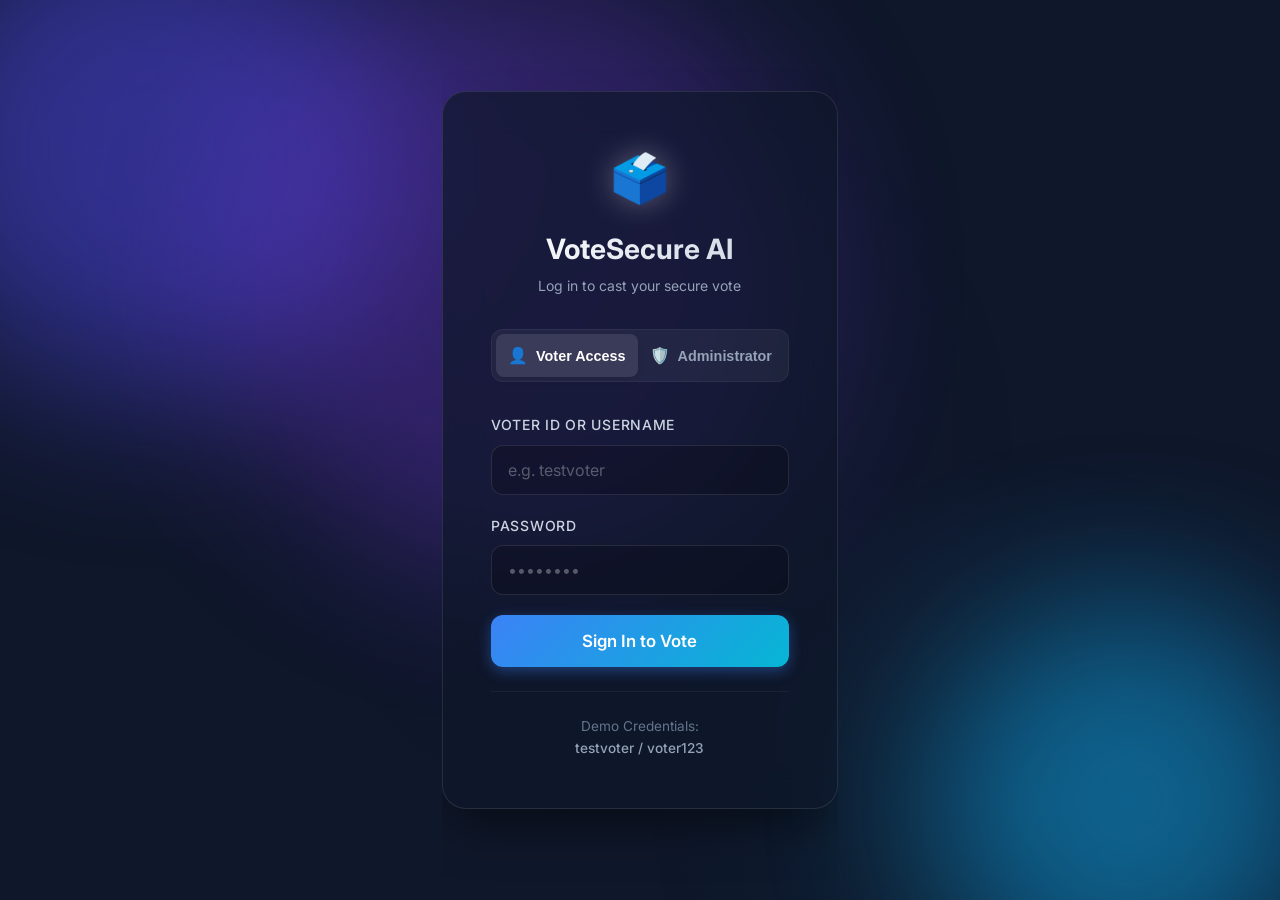
==== static/index.html @ 7913a5ae "feat: complete UI/UX overhaul and update application features" ====
<!DOCTYPE html>
<html lang="en">
<head>
    <meta charset="UTF-8">
    <meta name="viewport" content="width=device-width, initial-scale=1.0">
    <title>VoteSecure AI — Secure Login</title>
    <link rel="stylesheet" href="/static/css/style.css">
    <style>
        body, html {
            margin: 0; padding: 0; min-height: 100vh;
            font-family: 'Inter', system-ui, sans-serif;
            background: #0f172a;
            display: flex;
            justify-content: center;
            align-items: center;
            overflow: hidden;
        }

        /* Abstract Background */
        .bg-shapes {
            position: absolute;
            width: 100%;
            height: 100%;
            overflow: hidden;
            z-index: 0;
            pointer-events: none;
        }
        .shape {
            position: absolute;
            filter: blur(80px);
            border-radius: 50%;
            opacity: 0.5;
            animation: float 20s infinite alternate ease-in-out;
        }
        .shape-1 { width: 500px; height: 500px; background: #4f46e5; top: -100px; left: -100px; }
        .shape-2 { width: 400px; height: 400px; background: #0ea5e9; bottom: -100px; right: -50px; animation-delay: -5s; }
        .shape-3 { width: 600px; height: 600px; background: #7c3aed; top: 30%; left: 40%; transform: translate(-50%, -50%); opacity: 0.3; animation-delay: -10s; }

        @keyframes float {
            0% { transform: translateY(0) scale(1); }
            100% { transform: translateY(-50px) scale(1.1); }
        }

        .auth-card {
            background: rgba(15, 23, 42, 0.7);
            backdrop-filter: blur(20px);
            border: 1px solid rgba(255, 255, 255, 0.1);
            border-radius: 24px;
            padding: 48px;
            width: 100%;
            max-width: 440px;
            box-shadow: 0 25px 50px -12px rgba(0, 0, 0, 0.5);
            z-index: 10;
            color: white;
            transition: all 0.3s ease;
        }

        .logo-container {
            text-align: center;
            margin-bottom: 32px;
        }
        .logo-icon {
            font-size: 3rem;
            margin-bottom: 16px;
            display: inline-block;
            filter: drop-shadow(0 0 15px rgba(255, 255, 255, 0.3));
        }
        .logo-text {
            font-size: 1.75rem;
            font-weight: 700;
            margin: 0;
            background: linear-gradient(135deg, #fff 0%, #cbd5e1 100%);
            -webkit-background-clip: text;
            -webkit-text-fill-color: transparent;
        }
        .logo-sub {
            color: #94a3b8;
            font-size: 0.875rem;
            margin-top: 8px;
        }

        /* Role Switcher */
        .role-switch {
            display: flex;
            background: rgba(255, 255, 255, 0.05);
            border-radius: 12px;
            padding: 4px;
            margin-bottom: 32px;
            border: 1px solid rgba(255, 255, 255, 0.05);
        }
        .role-btn {
            flex: 1;
            padding: 12px;
            border: none;
            background: transparent;
            color: #94a3b8;
            font-weight: 600;
            font-size: 0.9rem;
            border-radius: 8px;
            cursor: pointer;
            transition: all 0.3s;
            display: flex;
            align-items: center;
            justify-content: center;
            gap: 8px;
        }
        .role-btn.active {
            background: rgba(255, 255, 255, 0.1);
            color: white;
            box-shadow: 0 4px 6px -1px rgba(0, 0, 0, 0.1);
        }
        .role-btn:not(.active):hover {
            color: #e2e8f0;
        }

        /* Forms */
        .form-group {
            margin-bottom: 20px;
        }
        .form-label {
            display: block;
            margin-bottom: 8px;
            font-weight: 500;
            font-size: 0.875rem;
            color: #cbd5e1;
        }
        .form-control {
            width: 100%;
            padding: 14px 16px;
            border-radius: 12px;
            border: 1px solid rgba(255, 255, 255, 0.1);
            background: rgba(0, 0, 0, 0.2);
            color: white;
            font-size: 1rem;
            transition: all 0.2s;
            box-sizing: border-box;
            font-family: inherit;
        }
        .form-control:focus {
            outline: none;
            border-color: #6366f1;
            background: rgba(0, 0, 0, 0.4);
            box-shadow: 0 0 0 3px rgba(99, 102, 241, 0.2);
        }
        .form-control::placeholder {
            color: rgba(255, 255, 255, 0.3);
        }

        .btn-submit {
            width: 100%;
            padding: 16px;
            border: none;
            border-radius: 12px;
            font-size: 1.05rem;
            font-weight: 600;
            cursor: pointer;
            transition: all 0.3s cubic-bezier(0.4, 0, 0.2, 1);
            margin-top: 12px;
            font-family: inherit;
            display: flex;
            align-items: center;
            justify-content: center;
            gap: 8px;
        }
        
        .btn-voter-theme {
            background: linear-gradient(135deg, #3b82f6 0%, #06b6d4 100%);
            color: white;
            box-shadow: 0 4px 14px 0 rgba(59, 130, 246, 0.39);
        }
        .btn-admin-theme {
            background: linear-gradient(135deg, #6366f1 0%, #8b5cf6 100%);
            color: white;
            box-shadow: 0 4px 14px 0 rgba(99, 102, 241, 0.39);
        }

        .btn-submit:hover { transform: translateY(-2px); filter: brightness(110%); }
        .btn-submit:active { transform: translateY(0); }

        .demo-creds {
            text-align: center;
            margin-top: 24px;
            font-size: 0.85rem;
            color: #64748b;
            padding-top: 24px;
            border-top: 1px solid rgba(255,255,255,0.05);
        }

        /* Toast logic */
        #toast-container { position: fixed; top: 20px; right: 20px; z-index: 9999; display: flex; flex-direction: column; gap: 10px; }
        .toast { padding: 16px 24px; border-radius: 12px; color: white; font-weight: 600; animation: slideInRight 0.4s cubic-bezier(0.175, 0.885, 0.32, 1.275) forwards; box-shadow: 0 10px 25px -5px rgba(0,0,0,0.2); }
        .toast.success { background: #10b981; }
        .toast.error { background: #ef4444; }
        @keyframes slideInRight { from { transform: translateX(120%); opacity: 0; } to { transform: translateX(0); opacity: 1; } }
        
        @keyframes shake {
            0%, 100% { transform: translateX(0); }
            20%, 60% { transform: translateX(-5px); }
            40%, 80% { transform: translateX(5px); }
        }
        .shake { animation: shake 0.4s; }
        
        /* Spinner */
        @keyframes spin { to { transform: rotate(360deg); } }
        .spinner-icon {
            display: inline-block;
            width: 18px;
            height: 18px;
            border: 2px solid rgba(255,255,255,0.3);
            border-top-color: white;
            border-radius: 50%;
            animation: spin 1s linear infinite;
        }

        .hidden { display: none !important; }
    </style>
</head>
<body>
    <div class="bg-shapes">
        <div class="shape shape-1"></div>
        <div class="shape shape-2"></div>
        <div class="shape shape-3"></div>
    </div>

    <div id="toast-container"></div>

    <div class="auth-card" id="mainCard">
        <div class="logo-container">
            <div class="logo-icon" id="headerIcon">🗳️</div>
            <h1 class="logo-text">VoteSecure AI</h1>
            <p class="logo-sub" id="headerSub">Log in to cast your secure vote</p>
        </div>

        <div class="role-switch">
            <button class="role-btn active" id="btnRoleVoter" onclick="switchRole('voter')">
                <span style="font-size: 1.1em;">👤</span> Voter Access
            </button>
            <button class="role-btn" id="btnRoleAdmin" onclick="switchRole('admin')">
                <span style="font-size: 1.1em;">🛡️</span> Administrator
            </button>
        </div>

        <form id="authForm" onsubmit="handleLogin(event)">
            <input type="hidden" id="currentRole" value="voter">
            
            <div class="form-group">
                <label class="form-label" id="usernameLabel">Voter ID or Username</label>
                <input type="text" class="form-control" id="loginUsername" placeholder="e.g. testvoter" required autocomplete="username">
            </div>
            <div class="form-group">
                <label class="form-label">Password</label>
                <input type="password" class="form-control" id="loginPassword" placeholder="••••••••" required autocomplete="current-password">
            </div>
            
            <button type="submit" class="btn-submit btn-voter-theme" id="submitBtn">
                Sign In to Vote
            </button>

            <div class="demo-creds" id="demoText">
                Demo Credentials:<br><span style="color:#94a3b8; font-weight:500;">testvoter / voter123</span>
            </div>
        </form>
    </div>

    <script src="/static/js/api.js"></script>
    <script>
        // Check active sessions
        if (api.isLoggedIn()) {
            window.location.href = api.isAdmin() ? '/admin' : '/voter';
        }

        function createToast(msg, type) {
            const container = document.getElementById('toast-container');
            const toast = document.createElement('div');
            toast.className = `toast ${type}`;
            toast.textContent = msg;
            container.appendChild(toast);
            setTimeout(() => { 
                toast.style.transform = 'translateX(120%)';
                toast.style.opacity = '0';
                setTimeout(() => toast.remove(), 400); 
            }, 3000);
        }

        function switchRole(role) {
            document.getElementById('currentRole').value = role;
            
            // Update Buttons
            document.getElementById('btnRoleVoter').classList.toggle('active', role === 'voter');
            document.getElementById('btnRoleAdmin').classList.toggle('active', role === 'admin');
            
            // Update UI Details
            const submitBtn = document.getElementById('submitBtn');
            const icon = document.getElementById('headerIcon');
            const sub = document.getElementById('headerSub');
            const userLabel = document.getElementById('usernameLabel');
            const demoText = document.getElementById('demoText');
            
            // Clear inputs securely
            document.getElementById('loginUsername').value = '';
            document.getElementById('loginPassword').value = '';
            
            if (role === 'admin') {
                submitBtn.className = 'btn-submit btn-admin-theme';
                submitBtn.innerHTML = 'Access Admin Dashboard';
                icon.innerHTML = '🛡️';
                sub.innerHTML = 'System administration portal';
                userLabel.innerHTML = 'Admin Username';
                document.getElementById('loginUsername').placeholder = 'e.g. admin';
                demoText.innerHTML = 'Demo Credentials:<br><span style="color:#94a3b8; font-weight:500;">admin / admin123</span>';
            } else {
                submitBtn.className = 'btn-submit btn-voter-theme';
                submitBtn.innerHTML = 'Sign In to Vote';
                icon.innerHTML = '🗳️';
                sub.innerHTML = 'Log in to cast your secure vote';
                userLabel.innerHTML = 'Voter ID or Username';
                document.getElementById('loginUsername').placeholder = 'e.g. testvoter';
                demoText.innerHTML = 'Demo Credentials:<br><span style="color:#94a3b8; font-weight:500;">testvoter / voter123</span>';
            }
        }

        async function handleLogin(e) {
            e.preventDefault();
            const btn = document.getElementById('submitBtn');
            const role = document.getElementById('currentRole').value;
            const originalText = btn.innerHTML;
            
            btn.innerHTML = '<span class="spinner-icon"></span> Authenticating...';
            btn.disabled = true;

            const usernameField = document.getElementById('loginUsername').value;
            const passwordField = document.getElementById('loginPassword').value;

            try {
                const data = await api.login(usernameField, passwordField);
                
                // Extra security check (optional, matching role to intent)
                if (role === 'admin' && data.user.role !== 'admin') {
                    throw { error: "Access Denied: You do not have administrator privileges." };
                }

                createToast(`Welcome, ${data.user.full_name}!`, 'success');
                
                // Transition effect
                document.getElementById('mainCard').style.transform = 'scale(0.95)';
                document.getElementById('mainCard').style.opacity = '0';
                
                setTimeout(() => {
                    window.location.href = data.user.role === 'admin' ? '/admin' : '/voter';
                }, 600);
            } catch (err) {
                createToast(err.error || 'Authentication failed. Please check your credentials.', 'error');
                btn.innerHTML = originalText;
                btn.disabled = false;
                
                // Shake effect
                const card = document.getElementById('mainCard');
                card.classList.add('shake');
                setTimeout(() => card.classList.remove('shake'), 400);
            }
        }
    </script>
</body>
</html>
---- static/css/style.css ----
/* =============================================
   VoteSecure AI - Design System & Global Styles
   ============================================= */

@import url('https://fonts.googleapis.com/css2?family=Inter:wght@300;400;500;600;700;800;900&family=JetBrains+Mono:wght@400;500&display=swap');

/* ---- CSS Variables / Design Tokens ---- */
:root {
    /* Primary Palette - Deep Indigo to Electric Violet */
    --primary-50: #eef2ff;
    --primary-100: #e0e7ff;
    --primary-200: #c7d2fe;
    --primary-300: #a5b4fc;
    --primary-400: #818cf8;
    --primary-500: #6366f1;
    --primary-600: #4f46e5;
    --primary-700: #4338ca;
    --primary-800: #3730a3;
    --primary-900: #312e81;

    /* Accent - Cyan / Teal */
    --accent-400: #22d3ee;
    --accent-500: #06b6d4;
    --accent-600: #0891b2;

    /* Success */
    --success-400: #4ade80;
    --success-500: #22c55e;
    --success-600: #16a34a;

    /* Warning */
    --warning-400: #fbbf24;
    --warning-500: #f59e0b;
    --warning-600: #d97706;

    /* Danger */
    --danger-400: #f87171;
    --danger-500: #ef4444;
    --danger-600: #dc2626;

    /* Neutral (Dark Mode) */
    --bg-primary: #0a0e1a;
    --bg-secondary: #111827;
    --bg-card: #1e2436;
    --bg-card-hover: #252d41;
    --bg-input: #1a2035;
    --border-color: rgba(99, 102, 241, 0.15);
    --border-color-hover: rgba(99, 102, 241, 0.35);
    --text-primary: #f1f5f9;
    --text-secondary: #94a3b8;
    --text-muted: #64748b;
    --text-accent: #818cf8;

    /* Glass Effect */
    --glass-bg: rgba(30, 36, 54, 0.7);
    --glass-border: rgba(99, 102, 241, 0.12);
    --glass-shadow: 0 8px 32px rgba(0, 0, 0, 0.3);

    /* Gradients */
    --gradient-primary: linear-gradient(135deg, #6366f1 0%, #8b5cf6 50%, #06b6d4 100%);
    --gradient-dark: linear-gradient(135deg, #0a0e1a 0%, #1e2436 100%);
    --gradient-card: linear-gradient(145deg, rgba(30, 36, 54, 0.9), rgba(17, 24, 39, 0.9));
    --gradient-glow: linear-gradient(135deg, rgba(99, 102, 241, 0.2), rgba(6, 182, 212, 0.1));

    /* Shadows */
    --shadow-sm: 0 1px 3px rgba(0, 0, 0, 0.3);
    --shadow-md: 0 4px 12px rgba(0, 0, 0, 0.4);
    --shadow-lg: 0 10px 40px rgba(0, 0, 0, 0.5);
    --shadow-glow: 0 0 30px rgba(99, 102, 241, 0.15);
    --shadow-glow-lg: 0 0 60px rgba(99, 102, 241, 0.2);

    /* Typography */
    --font-sans: 'Inter', -apple-system, BlinkMacSystemFont, sans-serif;
    --font-mono: 'JetBrains Mono', monospace;

    /* Spacing */
    --radius-sm: 8px;
    --radius-md: 12px;
    --radius-lg: 16px;
    --radius-xl: 24px;
    --radius-full: 9999px;

    /* Transitions */
    --transition-fast: 150ms cubic-bezier(0.4, 0, 0.2, 1);
    --transition-base: 250ms cubic-bezier(0.4, 0, 0.2, 1);
    --transition-slow: 400ms cubic-bezier(0.4, 0, 0.2, 1);
}

/* ---- Reset & Base ---- */
*,
*::before,
*::after {
    margin: 0;
    padding: 0;
    box-sizing: border-box;
}

html {
    font-size: 16px;
    -webkit-font-smoothing: antialiased;
    -moz-osx-font-smoothing: grayscale;
    scroll-behavior: smooth;
}

body {
    font-family: var(--font-sans);
    background: var(--bg-primary);
    color: var(--text-primary);
    line-height: 1.6;
    min-height: 100vh;
    overflow-x: hidden;
}

/* Animated background */
body::before {
    content: '';
    position: fixed;
    top: 0;
    left: 0;
    width: 100%;
    height: 100%;
    background:
        radial-gradient(ellipse 80% 60% at 20% 10%, rgba(99, 102, 241, 0.08) 0%, transparent 50%),
        radial-gradient(ellipse 60% 80% at 80% 90%, rgba(6, 182, 212, 0.06) 0%, transparent 50%),
        radial-gradient(circle at 50% 50%, rgba(139, 92, 246, 0.04) 0%, transparent 50%);
    pointer-events: none;
    z-index: 0;
}

a {
    color: var(--text-accent);
    text-decoration: none;
    transition: color var(--transition-fast);
}
a:hover {
    color: var(--primary-400);
}

h1, h2, h3, h4, h5, h6 {
    font-weight: 700;
    line-height: 1.2;
    color: var(--text-primary);
}

/* ---- Layout ---- */
.app-container {
    position: relative;
    z-index: 1;
    max-width: 1400px;
    margin: 0 auto;
    padding: 0 24px;
}

.page-header {
    padding: 32px 0 24px;
    display: flex;
    align-items: center;
    justify-content: space-between;
    flex-wrap: wrap;
    gap: 16px;
}

.page-title {
    font-size: 2rem;
    font-weight: 800;
    background: var(--gradient-primary);
    -webkit-background-clip: text;
    -webkit-text-fill-color: transparent;
    background-clip: text;
    letter-spacing: -0.02em;
}

.page-subtitle {
    color: var(--text-secondary);
    font-size: 1rem;
    font-weight: 400;
    margin-top: 4px;
}

.grid-2 {
    display: grid;
    grid-template-columns: repeat(2, 1fr);
    gap: 24px;
}

.grid-3 {
    display: grid;
    grid-template-columns: repeat(3, 1fr);
    gap: 24px;
}

.grid-4 {
    display: grid;
    grid-template-columns: repeat(4, 1fr);
    gap: 20px;
}

@media (max-width: 1024px) {
    .grid-4 { grid-template-columns: repeat(2, 1fr); }
    .grid-3 { grid-template-columns: repeat(2, 1fr); }
}

@media (max-width: 768px) {
    .grid-4, .grid-3, .grid-2 { grid-template-columns: 1fr; }
    .page-title { font-size: 1.5rem; }
}

/* ---- Navigation Bar ---- */
.navbar {
    background: var(--glass-bg);
    backdrop-filter: blur(20px);
    -webkit-backdrop-filter: blur(20px);
    border-bottom: 1px solid var(--glass-border);
    padding: 0 24px;
    position: sticky;
    top: 0;
    z-index: 1000;
    box-shadow: var(--shadow-md);
}

.navbar-inner {
    max-width: 1400px;
    margin: 0 auto;
    display: flex;
    align-items: center;
    justify-content: space-between;
    height: 64px;
}

.navbar-brand {
    display: flex;
    align-items: center;
    gap: 12px;
    font-size: 1.25rem;
    font-weight: 800;
    color: var(--text-primary);
    letter-spacing: -0.02em;
}

.navbar-brand .brand-icon {
    width: 36px;
    height: 36px;
    background: var(--gradient-primary);
    border-radius: var(--radius-sm);
    display: flex;
    align-items: center;
    justify-content: center;
    font-size: 1.1rem;
    color: white;
    box-shadow: 0 4px 15px rgba(99, 102, 241, 0.3);
}

.navbar-nav {
    display: flex;
    align-items: center;
    gap: 8px;
    list-style: none;
}

.navbar-nav a {
    padding: 8px 16px;
    border-radius: var(--radius-sm);
    font-size: 0.875rem;
    font-weight: 500;
    color: var(--text-secondary);
    transition: all var(--transition-fast);
    position: relative;
}

.navbar-nav a:hover,
.navbar-nav a.active {
    color: var(--text-primary);
    background: rgba(99, 102, 241, 0.1);
}

.navbar-nav a.active::after {
    content: '';
    position: absolute;
    bottom: -2px;
    left: 50%;
    transform: translateX(-50%);
    width: 20px;
    height: 2px;
    background: var(--primary-500);
    border-radius: 1px;
}

.navbar-actions {
    display: flex;
    align-items: center;
    gap: 12px;
}

.user-badge {
    display: flex;
    align-items: center;
    gap: 8px;
    padding: 6px 14px;
    background: rgba(99, 102, 241, 0.1);
    border: 1px solid var(--border-color);
    border-radius: var(--radius-full);
    font-size: 0.8125rem;
    font-weight: 500;
    color: var(--text-accent);
}

.user-badge .avatar {
    width: 24px;
    height: 24px;
    border-radius: 50%;
    background: var(--gradient-primary);
    display: flex;
    align-items: center;
    justify-content: center;
    font-size: 0.6875rem;
    font-weight: 700;
    color: white;
}

/* ---- Cards ---- */
.card {
    background: var(--gradient-card);
    backdrop-filter: blur(10px);
    border: 1px solid var(--border-color);
    border-radius: var(--radius-lg);
    padding: 24px;
    transition: all var(--transition-base);
    position: relative;
    overflow: hidden;
}

.card::before {
    content: '';
    position: absolute;
    top: 0;
    left: 0;
    right: 0;
    height: 1px;
    background: linear-gradient(90deg, transparent, rgba(99, 102, 241, 0.3), transparent);
    opacity: 0;
    transition: opacity var(--transition-base);
}

.card:hover {
    border-color: var(--border-color-hover);
    box-shadow: var(--shadow-glow);
    transform: translateY(-2px);
}

.card:hover::before {
    opacity: 1;
}

.card-header {
    display: flex;
    align-items: center;
    justify-content: space-between;
    margin-bottom: 20px;
    padding-bottom: 16px;
    border-bottom: 1px solid var(--border-color);
}

.card-title {
    font-size: 1.125rem;
    font-weight: 700;
    color: var(--text-primary);
}

.card-body {
    position: relative;
}

/* Stat Cards */
.stat-card {
    padding: 24px;
    position: relative;
    overflow: hidden;
}

.stat-card .stat-icon {
    width: 48px;
    height: 48px;
    border-radius: var(--radius-md);
    display: flex;
    align-items: center;
    justify-content: center;
    font-size: 1.25rem;
    margin-bottom: 16px;
    position: relative;
    z-index: 1;
}

.stat-card .stat-icon.primary {
    background: rgba(99, 102, 241, 0.15);
    color: var(--primary-400);
    box-shadow: 0 0 20px rgba(99, 102, 241, 0.1);
}

.stat-card .stat-icon.success {
    background: rgba(34, 197, 94, 0.15);
    color: var(--success-400);
    box-shadow: 0 0 20px rgba(34, 197, 94, 0.1);
}

.stat-card .stat-icon.warning {
    background: rgba(245, 158, 11, 0.15);
    color: var(--warning-400);
    box-shadow: 0 0 20px rgba(245, 158, 11, 0.1);
}

.stat-card .stat-icon.danger {
    background: rgba(239, 68, 68, 0.15);
    color: var(--danger-400);
    box-shadow: 0 0 20px rgba(239, 68, 68, 0.1);
}

.stat-card .stat-icon.accent {
    background: rgba(6, 182, 212, 0.15);
    color: var(--accent-400);
    box-shadow: 0 0 20px rgba(6, 182, 212, 0.1);
}

.stat-card .stat-value {
    font-size: 2rem;
    font-weight: 800;
    color: var(--text-primary);
    letter-spacing: -0.02em;
    line-height: 1;
    margin-bottom: 4px;
}

.stat-card .stat-label {
    font-size: 0.8125rem;
    color: var(--text-secondary);
    font-weight: 500;
    text-transform: uppercase;
    letter-spacing: 0.05em;
}

.stat-card .stat-glow {
    position: absolute;
    top: -20px;
    right: -20px;
    width: 100px;
    height: 100px;
    border-radius: 50%;
    opacity: 0.08;
    filter: blur(30px);
}

.stat-glow.primary { background: var(--primary-500); }
.stat-glow.success { background: var(--success-500); }
.stat-glow.warning { background: var(--warning-500); }
.stat-glow.danger { background: var(--danger-500); }
.stat-glow.accent { background: var(--accent-500); }

/* ---- Buttons ---- */
.btn {
    display: inline-flex;
    align-items: center;
    justify-content: center;
    gap: 8px;
    padding: 10px 20px;
    border-radius: var(--radius-sm);
    font-family: var(--font-sans);
    font-size: 0.875rem;
    font-weight: 600;
    border: none;
    cursor: pointer;
    transition: all var(--transition-fast);
    position: relative;
    overflow: hidden;
    white-space: nowrap;
    text-decoration: none;
}

.btn::after {
    content: '';
    position: absolute;
    inset: 0;
    background: rgba(255, 255, 255, 0);
    transition: background var(--transition-fast);
}

.btn:hover::after {
    background: rgba(255, 255, 255, 0.05);
}

.btn:active {
    transform: scale(0.97);
}

.btn-primary {
    background: var(--gradient-primary);
    color: white;
    box-shadow: 0 4px 15px rgba(99, 102, 241, 0.3);
}

.btn-primary:hover {
    box-shadow: 0 6px 25px rgba(99, 102, 241, 0.45);
    transform: translateY(-1px);
}

.btn-secondary {
    background: var(--bg-card);
    color: var(--text-primary);
    border: 1px solid var(--border-color);
}

.btn-secondary:hover {
    border-color: var(--border-color-hover);
    background: var(--bg-card-hover);
}

.btn-success {
    background: linear-gradient(135deg, var(--success-600), var(--success-500));
    color: white;
    box-shadow: 0 4px 15px rgba(34, 197, 94, 0.25);
}

.btn-danger {
    background: linear-gradient(135deg, var(--danger-600), var(--danger-500));
    color: white;
    box-shadow: 0 4px 15px rgba(239, 68, 68, 0.25);
}

.btn-warning {
    background: linear-gradient(135deg, var(--warning-600), var(--warning-500));
    color: white;
}

.btn-ghost {
    background: transparent;
    color: var(--text-secondary);
    border: 1px solid transparent;
}

.btn-ghost:hover {
    color: var(--text-primary);
    background: rgba(255, 255, 255, 0.03);
    border-color: var(--border-color);
}

.btn-sm {
    padding: 6px 14px;
    font-size: 0.75rem;
}

.btn-lg {
    padding: 14px 28px;
    font-size: 1rem;
}

.btn-icon {
    width: 40px;
    height: 40px;
    padding: 0;
    border-radius: var(--radius-sm);
}

.btn-icon.sm {
    width: 32px;
    height: 32px;
}

/* ---- Forms ---- */
.form-group {
    margin-bottom: 20px;
}

.form-label {
    display: block;
    font-size: 0.8125rem;
    font-weight: 600;
    color: var(--text-secondary);
    margin-bottom: 8px;
    text-transform: uppercase;
    letter-spacing: 0.05em;
}

.form-control {
    width: 100%;
    padding: 12px 16px;
    background: var(--bg-input);
    border: 1px solid var(--border-color);
    border-radius: var(--radius-sm);
    font-family: var(--font-sans);
    font-size: 0.9375rem;
    color: var(--text-primary);
    transition: all var(--transition-fast);
    outline: none;
}

.form-control::placeholder {
    color: var(--text-muted);
}

.form-control:focus {
    border-color: var(--primary-500);
    box-shadow: 0 0 0 3px rgba(99, 102, 241, 0.15);
}

.form-control:hover:not(:focus) {
    border-color: var(--border-color-hover);
}

textarea.form-control {
    resize: vertical;
    min-height: 100px;
}

select.form-control {
    appearance: none;
    background-image: url("data:image/svg+xml,%3Csvg xmlns='http://www.w3.org/2000/svg' width='12' height='12' fill='%2394a3b8' viewBox='0 0 16 16'%3E%3Cpath d='M8 11L3 6h10l-5 5z'/%3E%3C/svg%3E");
    background-repeat: no-repeat;
    background-position: right 12px center;
    padding-right: 36px;
}

.form-file-input {
    position: relative;
    display: flex;
    align-items: center;
    gap: 12px;
    padding: 20px;
    background: var(--bg-input);
    border: 2px dashed var(--border-color);
    border-radius: var(--radius-md);
    cursor: pointer;
    transition: all var(--transition-fast);
}

.form-file-input:hover {
    border-color: var(--primary-500);
    background: rgba(99, 102, 241, 0.05);
}

.form-file-input input[type="file"] {
    position: absolute;
    inset: 0;
    opacity: 0;
    cursor: pointer;
}

.form-file-input .file-icon {
    font-size: 2rem;
    color: var(--text-muted);
}

.form-file-input .file-text {
    font-size: 0.875rem;
    color: var(--text-secondary);
}

.form-file-input .file-text strong {
    color: var(--text-accent);
}

.form-hint {
    font-size: 0.75rem;
    color: var(--text-muted);
    margin-top: 6px;
}

/* ---- Tables ---- */
.table-container {
    overflow-x: auto;
    border-radius: var(--radius-lg);
    border: 1px solid var(--border-color);
}

.data-table {
    width: 100%;
    border-collapse: collapse;
}

.data-table thead {
    background: rgba(99, 102, 241, 0.08);
}

.data-table th {
    padding: 14px 16px;
    text-align: left;
    font-size: 0.75rem;
    font-weight: 700;
    color: var(--text-secondary);
    text-transform: uppercase;
    letter-spacing: 0.08em;
    border-bottom: 1px solid var(--border-color);
    white-space: nowrap;
}

.data-table td {
    padding: 14px 16px;
    font-size: 0.875rem;
    color: var(--text-primary);
    border-bottom: 1px solid var(--border-color);
}

.data-table tbody tr {
    transition: background var(--transition-fast);
}

.data-table tbody tr:hover {
    background: rgba(99, 102, 241, 0.04);
}

.data-table tbody tr:last-child td {
    border-bottom: none;
}

/* ---- Badges ---- */
.badge {
    display: inline-flex;
    align-items: center;
    gap: 4px;
    padding: 4px 10px;
    border-radius: var(--radius-full);
    font-size: 0.6875rem;
    font-weight: 600;
    text-transform: uppercase;
    letter-spacing: 0.05em;
}

.badge-success {
    background: rgba(34, 197, 94, 0.15);
    color: var(--success-400);
    border: 1px solid rgba(34, 197, 94, 0.2);
}

.badge-warning {
    background: rgba(245, 158, 11, 0.15);
    color: var(--warning-400);
    border: 1px solid rgba(245, 158, 11, 0.2);
}

.badge-danger {
    background: rgba(239, 68, 68, 0.15);
    color: var(--danger-400);
    border: 1px solid rgba(239, 68, 68, 0.2);
}

.badge-primary {
    background: rgba(99, 102, 241, 0.15);
    color: var(--primary-400);
    border: 1px solid rgba(99, 102, 241, 0.2);
}

.badge-neutral {
    background: rgba(148, 163, 184, 0.1);
    color: var(--text-secondary);
    border: 1px solid rgba(148, 163, 184, 0.15);
}

/* ---- Modals ---- */
.modal-overlay {
    position: fixed;
    inset: 0;
    background: rgba(0, 0, 0, 0.7);
    backdrop-filter: blur(8px);
    display: flex;
    align-items: center;
    justify-content: center;
    z-index: 9999;
    opacity: 0;
    visibility: hidden;
    transition: all var(--transition-base);
    padding: 24px;
}

.modal-overlay.active {
    opacity: 1;
    visibility: visible;
}

.modal {
    background: var(--bg-card);
    border: 1px solid var(--border-color);
    border-radius: var(--radius-xl);
    width: 100%;
    max-width: 560px;
    max-height: 85vh;
    overflow-y: auto;
    transform: scale(0.9) translateY(20px);
    transition: transform var(--transition-base);
    box-shadow: var(--shadow-lg);
}

.modal-overlay.active .modal {
    transform: scale(1) translateY(0);
}

.modal-header {
    padding: 24px 28px;
    display: flex;
    align-items: center;
    justify-content: space-between;
    border-bottom: 1px solid var(--border-color);
}

.modal-title {
    font-size: 1.25rem;
    font-weight: 700;
}

.modal-close {
    background: none;
    border: none;
    color: var(--text-muted);
    font-size: 1.5rem;
    cursor: pointer;
    padding: 4px;
    border-radius: var(--radius-sm);
    transition: all var(--transition-fast);
    line-height: 1;
}

.modal-close:hover {
    color: var(--text-primary);
    background: rgba(255, 255, 255, 0.05);
}

.modal-body {
    padding: 28px;
}

.modal-footer {
    padding: 16px 28px 24px;
    display: flex;
    justify-content: flex-end;
    gap: 12px;
}

/* ---- Alerts / Toast ---- */
.toast-container {
    position: fixed;
    top: 80px;
    right: 24px;
    z-index: 10000;
    display: flex;
    flex-direction: column;
    gap: 8px;
}

.toast {
    display: flex;
    align-items: center;
    gap: 12px;
    padding: 14px 20px;
    border-radius: var(--radius-md);
    font-size: 0.875rem;
    font-weight: 500;
    animation: slideInRight 0.4s ease, fadeOut 0.4s ease 4s forwards;
    box-shadow: var(--shadow-lg);
    max-width: 400px;
    backdrop-filter: blur(10px);
}

.toast-success {
    background: rgba(34, 197, 94, 0.15);
    border: 1px solid rgba(34, 197, 94, 0.3);
    color: var(--success-400);
}

.toast-error {
    background: rgba(239, 68, 68, 0.15);
    border: 1px solid rgba(239, 68, 68, 0.3);
    color: var(--danger-400);
}

.toast-info {
    background: rgba(99, 102, 241, 0.15);
    border: 1px solid rgba(99, 102, 241, 0.3);
    color: var(--primary-400);
}

.toast-warning {
    background: rgba(245, 158, 11, 0.15);
    border: 1px solid rgba(245, 158, 11, 0.3);
    color: var(--warning-400);
}

/* ---- Loading / Spinner ---- */
.spinner {
    display: inline-block;
    width: 20px;
    height: 20px;
    border: 2px solid rgba(99, 102, 241, 0.2);
    border-top-color: var(--primary-500);
    border-radius: 50%;
    animation: spin 0.6s linear infinite;
}

.spinner-lg {
    width: 40px;
    height: 40px;
    border-width: 3px;
}

.loading-overlay {
    position: fixed;
    inset: 0;
    background: rgba(10, 14, 26, 0.85);
    display: flex;
    flex-direction: column;
    align-items: center;
    justify-content: center;
    z-index: 9998;
    gap: 16px;
}

.loading-overlay .loading-text {
    color: var(--text-secondary);
    font-size: 0.875rem;
    font-weight: 500;
}

/* ---- Tabs ---- */
.tabs {
    display: flex;
    gap: 4px;
    background: var(--bg-secondary);
    padding: 4px;
    border-radius: var(--radius-md);
    margin-bottom: 24px;
    border: 1px solid var(--border-color);
    overflow-x: auto;
}

.tab {
    padding: 10px 20px;
    border-radius: var(--radius-sm);
    font-size: 0.8125rem;
    font-weight: 600;
    color: var(--text-secondary);
    cursor: pointer;
    transition: all var(--transition-fast);
    white-space: nowrap;
    border: none;
    background: none;
    font-family: var(--font-sans);
}

.tab:hover {
    color: var(--text-primary);
    background: rgba(99, 102, 241, 0.08);
}

.tab.active {
    color: white;
    background: var(--primary-600);
    box-shadow: 0 2px 8px rgba(99, 102, 241, 0.3);
}

.tab-content {
    display: none;
}

.tab-content.active {
    display: block;
    animation: fadeIn 0.3s ease;
}

/* ---- Progress Bar ---- */
.progress-bar {
    height: 8px;
    background: var(--bg-secondary);
    border-radius: var(--radius-full);
    overflow: hidden;
    position: relative;
}

.progress-fill {
    height: 100%;
    border-radius: var(--radius-full);
    transition: width 1s cubic-bezier(0.4, 0, 0.2, 1);
    position: relative;
    overflow: hidden;
}

.progress-fill::after {
    content: '';
    position: absolute;
    inset: 0;
    background: linear-gradient(90deg, transparent, rgba(255,255,255,0.2), transparent);
    animation: shimmer 2s infinite;
}

.progress-fill.primary { background: var(--gradient-primary); }
.progress-fill.success { background: linear-gradient(90deg, var(--success-600), var(--success-400)); }
.progress-fill.warning { background: linear-gradient(90deg, var(--warning-600), var(--warning-400)); }
.progress-fill.danger { background: linear-gradient(90deg, var(--danger-600), var(--danger-400)); }

/* ---- Candidate Card ---- */
.candidate-card {
    text-align: center;
    padding: 32px 24px;
    cursor: pointer;
    transition: all var(--transition-base);
}

.candidate-card:hover {
    transform: translateY(-4px);
    box-shadow: var(--shadow-glow-lg);
}

.candidate-card.selected {
    border-color: var(--primary-500);
    background: rgba(99, 102, 241, 0.08);
    box-shadow: 0 0 0 2px var(--primary-500), var(--shadow-glow);
}

.candidate-card .candidate-img {
    width: 80px;
    height: 80px;
    border-radius: 50%;
    object-fit: cover;
    margin: 0 auto 16px;
    border: 3px solid var(--border-color);
    transition: border-color var(--transition-fast);
}

.candidate-card.selected .candidate-img {
    border-color: var(--primary-500);
}

.candidate-card .candidate-name {
    font-size: 1.125rem;
    font-weight: 700;
    margin-bottom: 4px;
}

.candidate-card .candidate-party {
    font-size: 0.8125rem;
    color: var(--text-secondary);
}

.candidate-card .vote-check {
    width: 28px;
    height: 28px;
    border: 2px solid var(--border-color);
    border-radius: 50%;
    display: flex;
    align-items: center;
    justify-content: center;
    margin: 16px auto 0;
    transition: all var(--transition-fast);
    color: transparent;
    font-size: 0.875rem;
}

.candidate-card.selected .vote-check {
    border-color: var(--primary-500);
    background: var(--primary-500);
    color: white;
}

/* ---- Result Bar ---- */
.result-item {
    margin-bottom: 24px;
}

.result-header {
    display: flex;
    align-items: center;
    justify-content: space-between;
    margin-bottom: 8px;
}

.result-name {
    font-weight: 600;
    font-size: 1rem;
}

.result-votes {
    font-weight: 700;
    color: var(--text-accent);
    font-size: 0.875rem;
}

.result-percentage {
    font-size: 0.8125rem;
    color: var(--text-secondary);
    margin-left: 8px;
}

/* ---- Fingerprint Scanner Visual ---- */
.fingerprint-scanner {
    width: 200px;
    height: 240px;
    margin: 24px auto;
    position: relative;
    border: 2px solid var(--border-color);
    border-radius: var(--radius-lg);
    overflow: hidden;
    background: var(--bg-input);
    display: flex;
    align-items: center;
    justify-content: center;
}

.fingerprint-scanner .scan-line {
    position: absolute;
    left: 0;
    right: 0;
    height: 2px;
    background: linear-gradient(90deg, transparent, var(--primary-500), transparent);
    box-shadow: 0 0 15px var(--primary-500);
    animation: scanLine 2s ease-in-out infinite;
}

.fingerprint-scanner .fp-icon {
    font-size: 4rem;
    color: var(--text-muted);
    opacity: 0.4;
}

.fingerprint-scanner.scanning {
    border-color: var(--primary-500);
    box-shadow: 0 0 30px rgba(99, 102, 241, 0.2);
}

.fingerprint-scanner.success {
    border-color: var(--success-500);
    box-shadow: 0 0 30px rgba(34, 197, 94, 0.2);
}

.fingerprint-scanner.error {
    border-color: var(--danger-500);
    box-shadow: 0 0 30px rgba(239, 68, 68, 0.2);
}

/* ---- Blockchain Visual ---- */
.blockchain-chain {
    display: flex;
    gap: 0;
    overflow-x: auto;
    padding: 20px 0;
    align-items: center;
}

.block-item {
    background: var(--bg-card);
    border: 1px solid var(--border-color);
    border-radius: var(--radius-sm);
    padding: 16px;
    min-width: 200px;
    flex-shrink: 0;
}

.block-item .block-index {
    font-size: 0.6875rem;
    color: var(--text-muted);
    text-transform: uppercase;
    letter-spacing: 0.08em;
    font-weight: 600;
}

.block-item .block-hash {
    font-family: var(--font-mono);
    font-size: 0.6875rem;
    color: var(--text-accent);
    word-break: break-all;
    margin-top: 8px;
}

.chain-link {
    display: flex;
    align-items: center;
    justify-content: center;
    font-size: 1.25rem;
    color: var(--primary-500);
    padding: 0 8px;
    flex-shrink: 0;
}

/* ---- Empty State ---- */
.empty-state {
    text-align: center;
    padding: 60px 24px;
}

.empty-state .empty-icon {
    font-size: 3rem;
    margin-bottom: 16px;
    opacity: 0.5;
}

.empty-state .empty-title {
    font-size: 1.25rem;
    font-weight: 600;
    margin-bottom: 8px;
    color: var(--text-secondary);
}

.empty-state .empty-text {
    color: var(--text-muted);
    font-size: 0.875rem;
    max-width: 400px;
    margin: 0 auto;
}

/* ---- Auth Page ---- */
.auth-page {
    min-height: 100vh;
    display: flex;
    align-items: center;
    justify-content: center;
    padding: 24px;
}

.auth-container {
    width: 100%;
    max-width: 480px;
}

.auth-card {
    background: var(--gradient-card);
    backdrop-filter: blur(20px);
    border: 1px solid var(--border-color);
    border-radius: var(--radius-xl);
    padding: 40px;
    box-shadow: var(--shadow-lg), var(--shadow-glow);
}

.auth-logo {
    text-align: center;
    margin-bottom: 32px;
}

.auth-logo .logo-icon {
    width: 64px;
    height: 64px;
    margin: 0 auto 16px;
    background: var(--gradient-primary);
    border-radius: var(--radius-lg);
    display: flex;
    align-items: center;
    justify-content: center;
    font-size: 1.75rem;
    box-shadow: 0 8px 30px rgba(99, 102, 241, 0.35);
}

.auth-logo h1 {
    font-size: 1.75rem;
    font-weight: 800;
    background: var(--gradient-primary);
    -webkit-background-clip: text;
    -webkit-text-fill-color: transparent;
    background-clip: text;
}

.auth-logo p {
    color: var(--text-secondary);
    font-size: 0.875rem;
    margin-top: 4px;
}

.auth-tabs {
    display: flex;
    gap: 0;
    margin-bottom: 28px;
    background: var(--bg-secondary);
    border-radius: var(--radius-sm);
    padding: 3px;
    border: 1px solid var(--border-color);
}

.auth-tab {
    flex: 1;
    text-align: center;
    padding: 10px 16px;
    border-radius: 6px;
    font-size: 0.8125rem;
    font-weight: 600;
    color: var(--text-secondary);
    cursor: pointer;
    transition: all var(--transition-fast);
    border: none;
    background: none;
    font-family: var(--font-sans);
}

.auth-tab.active {
    background: var(--primary-600);
    color: white;
    box-shadow: 0 2px 10px rgba(99, 102, 241, 0.3);
}

/* ---- Section Headers ---- */
.section-header {
    display: flex;
    align-items: center;
    justify-content: space-between;
    margin-bottom: 20px;
}

.section-title {
    font-size: 1.25rem;
    font-weight: 700;
}

/* ---- Sidebar Layout ---- */
.dashboard-layout {
    display: grid;
    grid-template-columns: 260px 1fr;
    min-height: 100vh;
}

.sidebar {
    background: var(--bg-secondary);
    border-right: 1px solid var(--border-color);
    padding: 24px 16px;
    position: sticky;
    top: 0;
    height: 100vh;
    overflow-y: auto;
}

.sidebar-brand {
    display: flex;
    align-items: center;
    gap: 12px;
    padding: 0 8px 24px;
    margin-bottom: 24px;
    border-bottom: 1px solid var(--border-color);
}

.sidebar-brand .brand-icon {
    width: 40px;
    height: 40px;
    background: var(--gradient-primary);
    border-radius: var(--radius-sm);
    display: flex;
    align-items: center;
    justify-content: center;
    font-size: 1.25rem;
    box-shadow: 0 4px 15px rgba(99, 102, 241, 0.3);
}

.sidebar-brand .brand-text {
    font-size: 1.125rem;
    font-weight: 800;
    letter-spacing: -0.02em;
}

.sidebar-brand .brand-sub {
    font-size: 0.6875rem;
    color: var(--text-muted);
    font-weight: 500;
}

.sidebar-nav {
    list-style: none;
    display: flex;
    flex-direction: column;
    gap: 4px;
}

.sidebar-nav li a {
    display: flex;
    align-items: center;
    gap: 12px;
    padding: 10px 12px;
    border-radius: var(--radius-sm);
    font-size: 0.875rem;
    font-weight: 500;
    color: var(--text-secondary);
    transition: all var(--transition-fast);
}

.sidebar-nav li a:hover {
    color: var(--text-primary);
    background: rgba(99, 102, 241, 0.08);
}

.sidebar-nav li a.active {
    color: white;
    background: rgba(99, 102, 241, 0.15);
}

.sidebar-nav li a .nav-icon {
    width: 20px;
    text-align: center;
    font-size: 1rem;
}

.main-content {
    padding: 32px;
    overflow-y: auto;
}

@media (max-width: 1024px) {
    .dashboard-layout {
        grid-template-columns: 1fr;
    }
    .sidebar {
        display: none;
    }
}

/* ---- Animations ---- */
@keyframes fadeIn {
    from { opacity: 0; }
    to { opacity: 1; }
}

@keyframes fadeOut {
    from { opacity: 1; }
    to { opacity: 0; }
}

@keyframes slideInRight {
    from { transform: translateX(100px); opacity: 0; }
    to { transform: translateX(0); opacity: 1; }
}

@keyframes slideInUp {
    from { transform: translateY(20px); opacity: 0; }
    to { transform: translateY(0); opacity: 1; }
}

@keyframes spin {
    to { transform: rotate(360deg); }
}

@keyframes scanLine {
    0%, 100% { top: 0; }
    50% { top: calc(100% - 2px); }
}

@keyframes shimmer {
    from { transform: translateX(-100%); }
    to { transform: translateX(100%); }
}

@keyframes pulse {
    0%, 100% { opacity: 1; }
    50% { opacity: 0.5; }
}

@keyframes bounceIn {
    0% { transform: scale(0.3); opacity: 0; }
    50% { transform: scale(1.05); }
    70% { transform: scale(0.9); }
    100% { transform: scale(1); opacity: 1; }
}

/* Utility animations */
.animate-fade-in { animation: fadeIn 0.5s ease; }
.animate-slide-up { animation: slideInUp 0.5s ease; }
.animate-bounce-in { animation: bounceIn 0.6s ease; }
.animate-pulse { animation: pulse 2s ease-in-out infinite; }

/* Staggered animation children */
.stagger > * {
    animation: slideInUp 0.5s ease both;
}
.stagger > *:nth-child(1) { animation-delay: 0ms; }
.stagger > *:nth-child(2) { animation-delay: 80ms; }
.stagger > *:nth-child(3) { animation-delay: 160ms; }
.stagger > *:nth-child(4) { animation-delay: 240ms; }
.stagger > *:nth-child(5) { animation-delay: 320ms; }
.stagger > *:nth-child(6) { animation-delay: 400ms; }

/* ---- Utility ---- */
.text-center { text-align: center; }
.text-right { text-align: right; }
.text-muted { color: var(--text-muted); }
.text-accent { color: var(--text-accent); }
.text-success { color: var(--success-400); }
.text-danger { color: var(--danger-400); }
.text-warning { color: var(--warning-400); }
.mt-8 { margin-top: 8px; }
.mt-16 { margin-top: 16px; }
.mt-24 { margin-top: 24px; }
.mt-32 { margin-top: 32px; }
.mb-8 { margin-bottom: 8px; }
.mb-16 { margin-bottom: 16px; }
.mb-24 { margin-bottom: 24px; }
.gap-8 { gap: 8px; }
.gap-16 { gap: 16px; }
.flex { display: flex; }
.flex-center { display: flex; align-items: center; justify-content: center; }
.flex-between { display: flex; align-items: center; justify-content: space-between; }
.flex-wrap { flex-wrap: wrap; }
.flex-col { flex-direction: column; }
.hidden { display: none !important; }
.relative { position: relative; }
.overflow-hidden { overflow: hidden; }

/* ---- Scrollbar ---- */
::-webkit-scrollbar {
    width: 6px;
    height: 6px;
}
::-webkit-scrollbar-track {
    background: transparent;
}
::-webkit-scrollbar-thumb {
    background: rgba(99, 102, 241, 0.2);
    border-radius: 3px;
}
::-webkit-scrollbar-thumb:hover {
    background: rgba(99, 102, 241, 0.4);
}
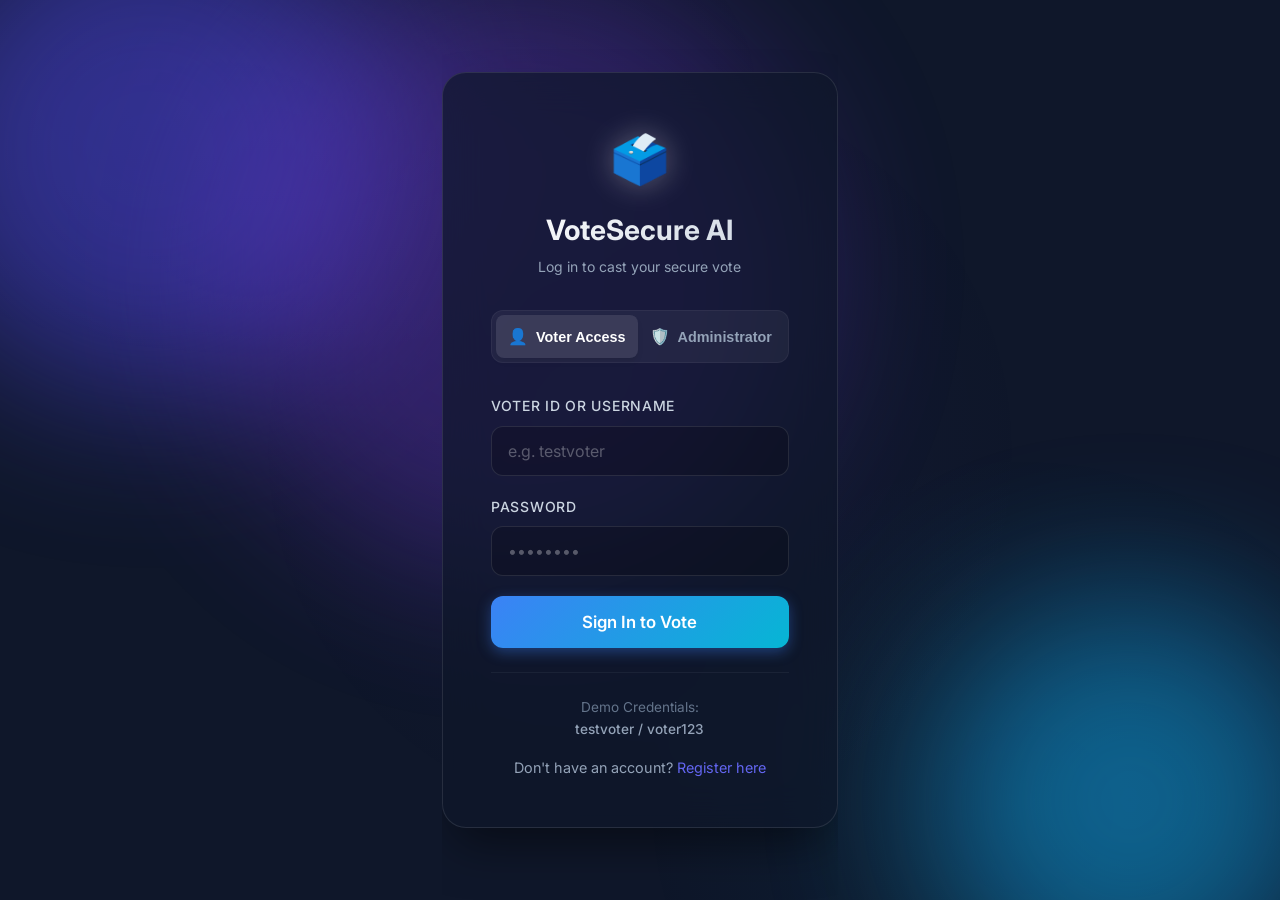
==== commit efc88efd: "Configure app for Vercel deployment & update auth options" ====
--- a/static/index.html
+++ b/static/index.html
@@ -71,6 +71,7 @@
             margin: 0;
             background: linear-gradient(135deg, #fff 0%, #cbd5e1 100%);
             -webkit-background-clip: text;
+            background-clip: text;
             -webkit-text-fill-color: transparent;
         }
         .logo-sub {
@@ -259,6 +260,48 @@
             <div class="demo-creds" id="demoText">
                 Demo Credentials:<br><span style="color:#94a3b8; font-weight:500;">testvoter / voter123</span>
             </div>
+            
+            <p id="registerLinkContainer" style="text-align: center; margin-top: 15px; font-size: 0.9rem; color: #94a3b8;">
+                <span id="registerLinkText">Don't have an account? </span><a href="#" onclick="toggleRegister(true); return false;" style="color: #6366f1; text-decoration: none;">Register here</a>
+            </p>
+        </form>
+
+        <form id="registerForm" class="hidden" onsubmit="handleRegister(event)">
+            <div class="form-group" style="margin-bottom: 12px;">
+                <label class="form-label">Username</label>
+                <input type="text" class="form-control" id="regUsername" required>
+            </div>
+            <div class="form-group" style="margin-bottom: 12px;">
+                <label class="form-label">Email</label>
+                <input type="email" class="form-control" id="regEmail" required>
+            </div>
+            <div class="form-group" style="margin-bottom: 12px;">
+                <label class="form-label">Password</label>
+                <input type="password" class="form-control" id="regPassword" required minlength="6">
+            </div>
+            <div class="form-group" style="margin-bottom: 12px;">
+                <label class="form-label">Full Name</label>
+                <input type="text" class="form-control" id="regFullName" required>
+            </div>
+            <div class="form-group" style="margin-bottom: 12px;">
+                <label class="form-label">Phone</label>
+                <input type="tel" class="form-control" id="regPhone">
+            </div>
+            <div class="form-group" style="margin-bottom: 12px;">
+                <label class="form-label">National ID</label>
+                <input type="text" class="form-control" id="regNationalId" required>
+            </div>
+            <div class="form-group" style="margin-bottom: 12px;">
+                <label class="form-label">Fingerprint (Optional)</label>
+                <input type="file" class="form-control" id="regFingerprint" accept=".png,.jpg,.jpeg">
+            </div>
+            
+            <button type="submit" class="btn-submit btn-voter-theme" id="regSubmitBtn">
+                Register
+            </button>
+            <p style="text-align: center; margin-top: 15px; font-size: 0.9rem; color: #94a3b8;">
+                Already have an account? <a href="#" onclick="toggleRegister(false); return false;" style="color: #6366f1; text-decoration: none;">Sign In</a>
+            </p>
         </form>
     </div>
 
@@ -308,6 +351,9 @@
                 userLabel.innerHTML = 'Admin Username';
                 document.getElementById('loginUsername').placeholder = 'e.g. admin';
                 demoText.innerHTML = 'Demo Credentials:<br><span style="color:#94a3b8; font-weight:500;">admin / admin123</span>';
+                document.getElementById('registerLinkText').innerHTML = "Don't have an admin account? ";
+                document.getElementById('regSubmitBtn').className = 'btn-submit btn-admin-theme';
+                document.getElementById('regSubmitBtn').innerHTML = 'Register as Administrator';
             } else {
                 submitBtn.className = 'btn-submit btn-voter-theme';
                 submitBtn.innerHTML = 'Sign In to Vote';
@@ -316,6 +362,72 @@
                 userLabel.innerHTML = 'Voter ID or Username';
                 document.getElementById('loginUsername').placeholder = 'e.g. testvoter';
                 demoText.innerHTML = 'Demo Credentials:<br><span style="color:#94a3b8; font-weight:500;">testvoter / voter123</span>';
+                document.getElementById('registerLinkText').innerHTML = "Don't have an account? ";
+                document.getElementById('regSubmitBtn').className = 'btn-submit btn-voter-theme';
+                document.getElementById('regSubmitBtn').innerHTML = 'Register';
+            }
+        }
+
+        function toggleRegister(showRegister) {
+            const role = document.getElementById('currentRole').value;
+            if (showRegister) {
+                document.getElementById('authForm').classList.add('hidden');
+                document.getElementById('registerForm').classList.remove('hidden');
+                document.querySelector('.role-switch').classList.add('hidden');
+                if (role === 'admin') {
+                    document.getElementById('headerSub').innerText = 'Register for a new admin account';
+                    document.getElementById('headerIcon').innerText = '🛡️';
+                } else {
+                    document.getElementById('headerSub').innerText = 'Register for a new voter account';
+                    document.getElementById('headerIcon').innerText = '🗳️';
+                }
+            } else {
+                document.getElementById('authForm').classList.remove('hidden');
+                document.getElementById('registerForm').classList.add('hidden');
+                document.querySelector('.role-switch').classList.remove('hidden');
+                if (role === 'admin') {
+                    document.getElementById('headerSub').innerText = 'System administration portal';
+                    document.getElementById('headerIcon').innerText = '🛡️';
+                } else {
+                    document.getElementById('headerSub').innerText = 'Log in to cast your secure vote';
+                    document.getElementById('headerIcon').innerText = '🗳️';
+                }
+            }
+        }
+
+        async function handleRegister(e) {
+            e.preventDefault();
+            const btn = document.getElementById('regSubmitBtn');
+            const originalText = btn.innerHTML;
+            
+            btn.innerHTML = '<span class="spinner-icon"></span> Registering...';
+            btn.disabled = true;
+
+            const formData = new FormData();
+            formData.append('role', document.getElementById('currentRole').value);
+            formData.append('username', document.getElementById('regUsername').value);
+            formData.append('email', document.getElementById('regEmail').value);
+            formData.append('password', document.getElementById('regPassword').value);
+            formData.append('full_name', document.getElementById('regFullName').value);
+            formData.append('phone', document.getElementById('regPhone').value);
+            formData.append('national_id', document.getElementById('regNationalId').value);
+            
+            const fpFile = document.getElementById('regFingerprint').files[0];
+            if (fpFile) {
+                formData.append('fingerprint', fpFile);
+            }
+
+            try {
+                await api.register(formData);
+                createToast('Registration successful! Awaiting admin verification.', 'success');
+                setTimeout(() => toggleRegister(false), 2000);
+            } catch (err) {
+                let msg = err.error || 'Registration failed.';
+                if (Array.isArray(msg)) msg = msg.join(', ');
+                createToast(msg, 'error');
+            } finally {
+                btn.innerHTML = originalText;
+                btn.disabled = false;
             }
         }
 
